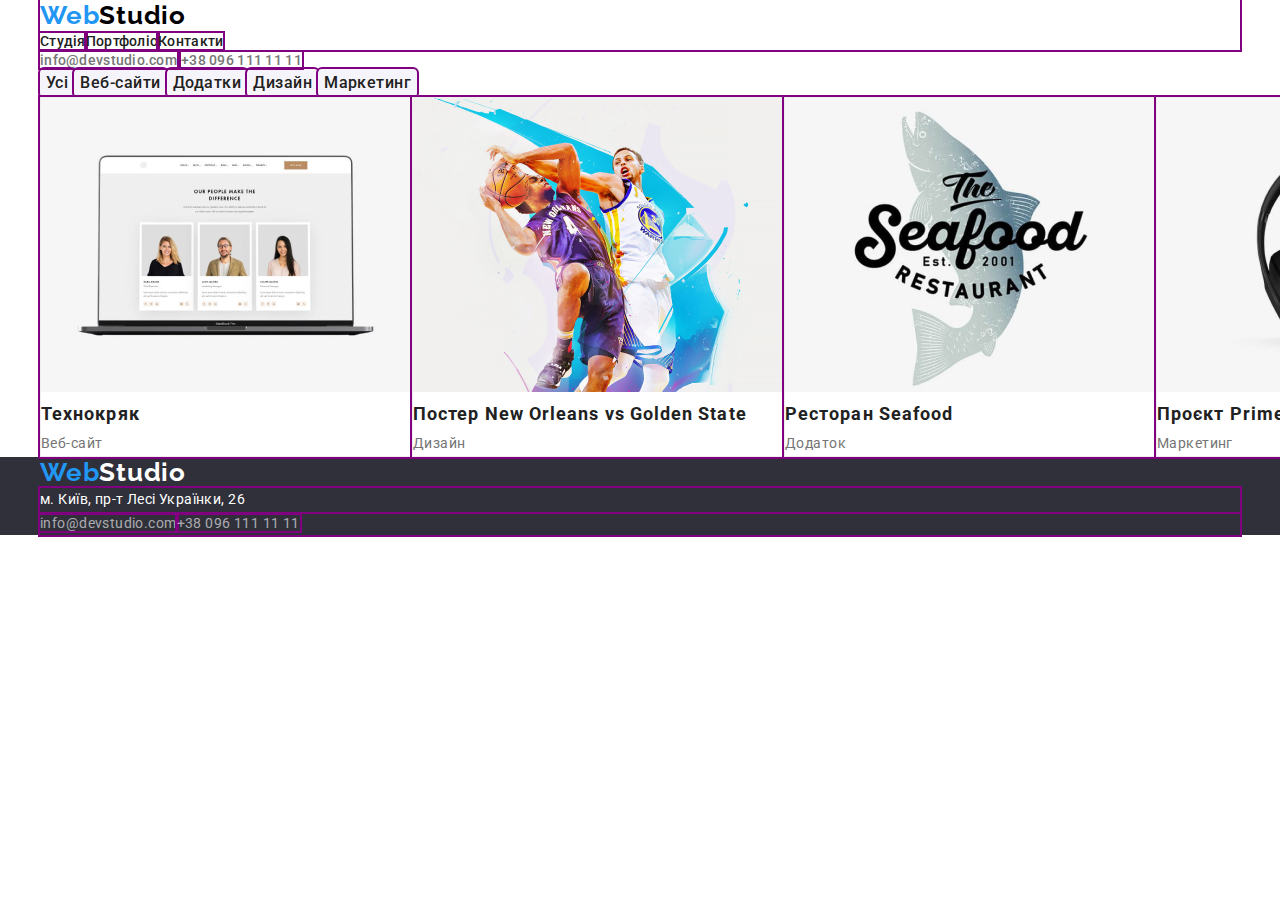
==== portfolio.html @ 0dea2e21 "Спроба створити відступи" ====
<!DOCTYPE html>
<html lang="uk">
<head>
    <meta charset="UTF-8">
    <meta http-equiv="X-UA-Compatible" content="IE=edge">
    <meta name="viewport" content="width=device-width, initial-scale=1.0">
    <link
        href="https://fonts.googleapis.com/css2?family=Raleway:wght@700&family=Roboto:wght@400;500;700;900&display=swap"
        rel="stylesheet">
    <link rel="stylesheet" href="https://cdnjs.com/libraries/modern-normalize">
    <link rel="stylesheet" href="./css/styles.css">
    <title>Document</title>
</head>

<body>
    <header class="head">
        <!--Навігація-->
        <div class="container">
            <nav class="navbar">
                <a class="logo" href="#"><span class="icon">Web</span>Studio</a>
                <ul>
                    <li><a href="./index.html" class="link nav">Студія</a></li>
                    <li><a href="./portfolio.html" class="link nav">Портфоліо</a></li>
                    <li><a href="/contacts" class="link nav">Контакти</a></li>
                </ul>
            </nav>

            <a href="mailto:info@devstudio.com" class="link head">info@devstudio.com</a>
            <a href="tel:+380961111111" class="link head">+38 096 111 11 11</a>
        </div>
    </header>

    <main>

        <div class="container">
            <h1 class="hide">Проекти</h1>

            <!--Фільтр пошуку-->
            <h2 class="hide">Фільтр</h2>
            <ul class="filter">
                <li><button type="button" class="button filter">Усі</button></li>
                <li><button type="button" class="button filter">Веб-сайти</button></li>
                <li><button type="button" class="button filter">Додатки</button></li>
                <li><button type="button" class="button filter">Дизайн</button></li>
                <li><button type="button" class="button filter">Маркетинг</button></li>
            </ul>

            <!--Проекти-->
            <h2 class="hide">Список проектів</h2>
            <ul class="porjects">
                <li class="project">
                    <a href="#">
                        <img src="./img/tech.jpg" alt="Проект 1" width="370">
                        <h3 class="project-title">Технокряк</h3>
                        <p class="description">Веб-сайт</p>
                    </a>
                </li>
                <li class="project">
                    <a href="#">
                        <img src="./img/poster.jpg" alt="Проект 2" width="370">
                        <h3 class="project-title">Постер New Orleans vs Golden State</h3>
                        <p class="description">Дизайн</p>
                    </a>
                </li>
                <li class="project">
                    <a href="#">
                        <img src="./img/restau.jpg" alt="Проект 3" width="370">
                        <h3 class="project-title">Ресторан Seafood</h3>
                        <p class="description">Додаток</p>
                    </a>
                </li>
                <li class="project">
                    <a href="#">
                        <img src="./img/prime.jpg" alt="Проект 4" width="370">
                        <h3 class="project-title">Проєкт Prime</h3>
                        <p class="description">Маркетинг</p>
                    </a>
                </li>
                <li class="project">
                    <a href="#">
                        <img src="./img/box.jpg" alt="Проект 5" width="370">
                        <h3 class="project-title">Проєкт Boxes</h3>
                        <p class="description">Додаток</p>
                    </a>
                </li>
                <li class="project">
                    <a href="#">
                        <img src="./img/inspiration.jpg" alt="Проект 6" width="370">
                        <h3 class="project-title">Inspiration has no Borders</h3>
                        <p class="description">Веб-сайт</p>
                    </a>
                </li>
                <li class="project">
                    <a href="#">
                        <img src="./img/edition.jpg" alt="Проект 7" width="370">
                        <h3 class="project-title">Видання Limited Edition</h3>
                        <p class="description">Дизайн</p>
                    </a>
                </li>
                <li class="project">
                    <a href="#">
                        <img src="./img/lab.jpg" alt="Проект 8" width="370">
                        <h3 class="project-title">Проєкт LAB</h3>
                        <p class="description">Маркетинг</p>
                    </a>
                </li>
                <li class="project">
                    <a href="#">
                        <img src="./img/gb.jpg" alt="Проект 9" width="370">
                        <h3 class="project-title">Growing Business</h3>
                        <p class="description">Додаток</p>
                    </a>
                </li>
            </ul>
        </div>
    </main>

    <footer class="bottom">
        <div class="container">
            <a class="logo second" href="#"><span class="icon">Web</span>Studio</a>

            <address class="address">
                <p class="building">м. Київ, пр-т Лесі Українки, 26</p>
                <ul>
                    <li>
                        <a href="mailto:info@devstudio.com" class="link cont">info@devstudio.com</a>
                    </li>
                    <li>
                        <a href="tel:+380961111111" class="link cont">+38 096 111 11 11</a>
                    </li>
                </ul>
            </address>
        </div>
    </footer>

</body>
</html>
---- css/styles.css ----
:root {
    --link-button-color: #2196f3;
    --main-color: #212121;
    --second-color: #ffffff;
    --dis-link-color: #757575;
    --hero-footer-bgc: #2f303a;
    --butn-team-color: #f5f4fa;
    --logo-color: #000000;
}

body {
    margin: 0;
    font-family: 'Roboto', sans-serif;
    background-color: var(--second-color);
}

a {
    text-decoration: none;
}

ul {
    list-style: none;
    margin-top: 0;
    margin-bottom: 0;
    padding: 0;
    display: flex;
}

h1,
h2,
h3,
p{
    margin-top: 0;
    margin-bottom: 0;
    padding: 0;
}

.section{
    padding: 94px 0;
    outline: 2px solid purple;
}

.container{
    width: 1200px;
    margin-left: auto;
    margin-right: auto;
}

/* хедер */
.head{
    border-bottom: 1px;
    border-color: rgba(236, 236, 236, 1);
    
}

.navbar{
    outline: 2px solid purple;
}

.icon {
    color: var(--link-button-color);
}

.logo {
    color: var(--logo-color);
    font-family: 'Raleway', sans-serif;
    font-weight: 700;
    font-size: 26px;
    line-height: 1.2;
    letter-spacing: 0.03em;
}

.link{
    outline: 2px solid purple;
}

.link.nav {
    color: var(--main-color);
    font-weight: 500;
    font-size: 14px;
    line-height: 16px;
    letter-spacing: 0.02em;
}

.link.head {
    color: var(--dis-link-color);
    font-weight: 500;
    font-size: 14px;
    line-height: 16px;
    letter-spacing: 0.02em;
}

.link:hover,
.link:focus {
    opacity: 1;
    color: var(--link-button-color);
}

/* основне */

/* герой */
.hero {
    background-color: var(--hero-footer-bgc);
}

.hero-title {
    color: var(--second-color);
    font-weight: 900;
    font-size: 44px;
    line-height: 1.4;
    text-align: center;
    letter-spacing: 0.06em;
    text-transform: uppercase;
    padding: 0 237px;
    padding-top: 106px;
    padding-bottom: 30px;
}

/* приховане */
.hide:not(:focus):not(:active) {
    clip: rect(0 0 0 0); 
    clip-path: inset(50%);
    height: 1px;
    overflow: hidden;
    position: absolute;
    white-space: nowrap; 
    width: 1px;
}

/* кнопкки */
.button {
    background-color: var(--butn-team-color);
    font-family: 'Roboto', sans-serif;
    border-color: transparent;
    cursor: pointer;
    color: var(--main-color);
    border-radius: 4px;
    outline: 2px solid purple;
}

.button.hero {
    font-weight: 700;
    font-size: 16px;
    line-height: 1.9;
    letter-spacing: 0.06em;
    margin: 0 477px;
    margin-bottom: 106px;
    padding: 10px 32px;
    box-shadow: 0px 4px 4px rgba(0, 0, 0, 0.15);
}

.button.filter {
    opacity: 1;
    border: 0;
    font-weight: 500;
    font-size: 16px;
    line-height: 1.6;
    text-align: center;
    letter-spacing: 0.03em;
}

.button:hover,
.button:focus {
    opacity: 1, 5;
    background-color: var(--link-button-color);
    color: var(--second-color);
}

/* опис */
.special-title{
    font-weight: 700;
    font-size: 14px;
    line-height: 1.14;
    letter-spacing: 0.03em;
    text-transform: uppercase;
    margin-bottom: 10px;
}

.project{
    color: var(--main-color);
    background-color: var(--second-color);
    border: 1px solid #EEEEEE;
    outline: 2px solid purple;
}

.project-title{
    color: var(--main-color);
    font-weight: 700;
    font-size: 18px;
    line-height: 2;
    letter-spacing: 0.06em;
}

.description {
    color: var(--dis-link-color);
    font-size: 14px;
    line-height: 1.7;
    letter-spacing: 0.03em;
}

/* чим ми займаємось */
.show{
    font-weight: 700;
    font-size: 36px;
    line-height: 1.16;
    text-align: center;
    letter-spacing: 0.03em;
}

/* команда */
.team {
    background-color: var(--butn-team-color);
}

.team-name{
    font-weight: 700;
    font-size: 36px;
    line-height: 0.9;
    text-align: center;
    letter-spacing: 0.03em;
}

.team-member{
    background-color: var(--second-color);
    box-shadow: 0px 1px 3px rgba(0, 0, 0, 0.12),
                0px 1px 1px rgba(0, 0, 0, 0.14), 
                0px 2px 1px rgba(0, 0, 0, 0.2);
    border-radius: 0px 0px 4px 4px;
    outline: 2px solid purple;
}

.name {
    font-weight: 500;
    font-size: 16px;
    line-height: 1.2;
    text-align: center;
    letter-spacing: 0.03em;
}

.job {
    color: var(--dis-link-color);
    font-size: 16px;
    line-height: 1.2;
    text-align: center;
    letter-spacing: 0.03em;
}

/* підвал */
.bottom {
    background-color: var(--hero-footer-bgc);
}

.logo.second {
    color: var(--second-color);
}

.address{
    font-style: normal;
    outline: 2px solid purple;
}

.building {
    color: var(--second-color);
    font-weight: 400;
    font-size: 14px;
    line-height: 1.7;
    letter-spacing: 0.03em;
    outline: 2px solid purple;
}

.cont{
    font-size: 14px;
    line-height: 1.7;
    letter-spacing: 0.03em;
    color: rgba(255, 255, 255, 0.6);
    outline: 2px solid purple;
}
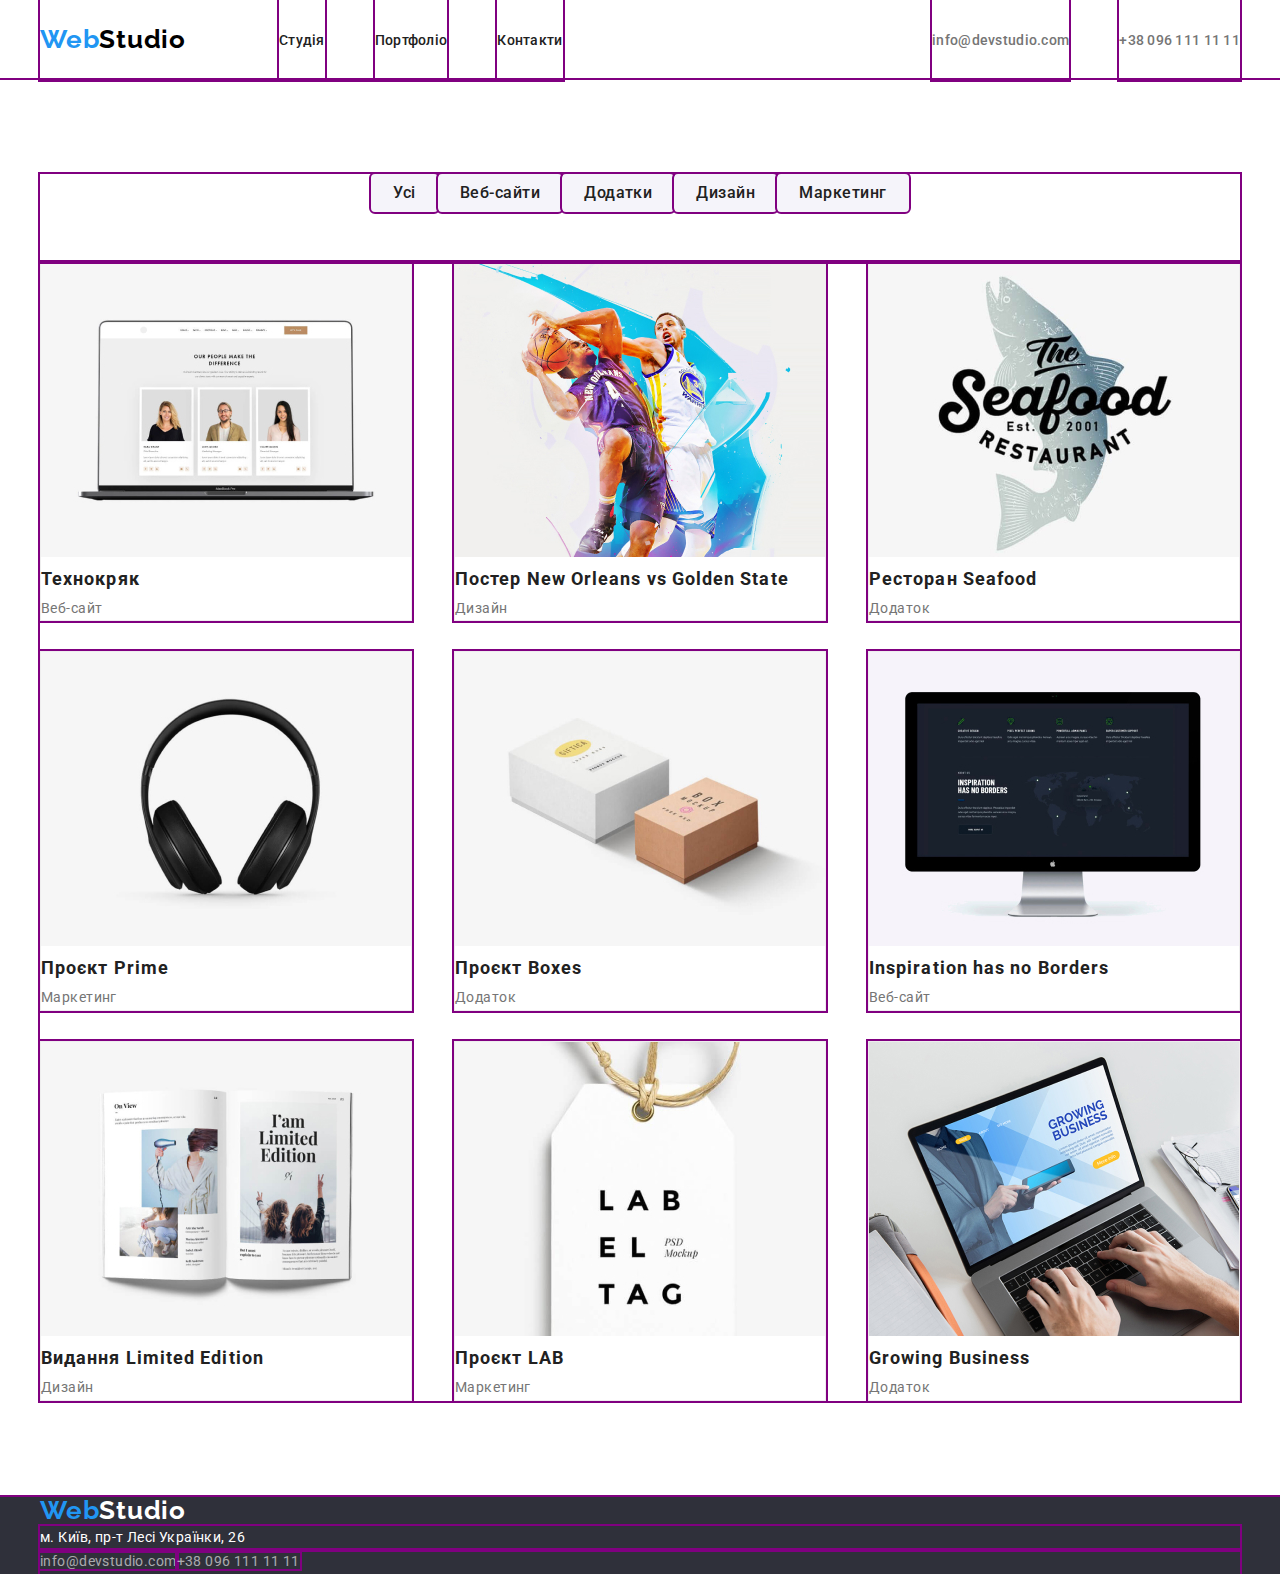
==== commit a6d0ca69: "Зробив хедер" ====
--- a/portfolio.html
+++ b/portfolio.html
@@ -15,13 +15,13 @@
 <body>
     <header class="head">
         <!--Навігація-->
-        <div class="container">
-            <nav class="navbar">
+        <div class="container flex">
+            <nav class="navbar flex">
                 <a class="logo" href="#"><span class="icon">Web</span>Studio</a>
-                <ul>
-                    <li><a href="./index.html" class="link nav">Студія</a></li>
-                    <li><a href="./portfolio.html" class="link nav">Портфоліо</a></li>
-                    <li><a href="/contacts" class="link nav">Контакти</a></li>
+                <ul class="nav-list">
+                    <li class="nav-type"><a href="./index.html" class="link nav">Студія</a></li>
+                    <li class="nav-type"><a href="./portfolio.html" class="link nav">Портфоліо</a></li>
+                    <li class="nav-type"><a href="/contacts" class="link nav">Контакти</a></li>
                 </ul>
             </nav>
 
@@ -31,88 +31,89 @@
     </header>
 
     <main>
+        <section class="section">
+            <div class="container">
+                <h1 class="hide">Проекти</h1>
 
-        <div class="container">
-            <h1 class="hide">Проекти</h1>
+                <!--Фільтр пошуку-->
+                <h2 class="hide">Фільтр</h2>
+                <ul class="filter">
+                    <li><button type="button" class="button filter">Усі</button></li>
+                    <li><button type="button" class="button filter">Веб-сайти</button></li>
+                    <li><button type="button" class="button filter">Додатки</button></li>
+                    <li><button type="button" class="button filter">Дизайн</button></li>
+                    <li><button type="button" class="button filter">Маркетинг</button></li>
+                </ul>
 
-            <!--Фільтр пошуку-->
-            <h2 class="hide">Фільтр</h2>
-            <ul class="filter">
-                <li><button type="button" class="button filter">Усі</button></li>
-                <li><button type="button" class="button filter">Веб-сайти</button></li>
-                <li><button type="button" class="button filter">Додатки</button></li>
-                <li><button type="button" class="button filter">Дизайн</button></li>
-                <li><button type="button" class="button filter">Маркетинг</button></li>
-            </ul>
-
-            <!--Проекти-->
-            <h2 class="hide">Список проектів</h2>
-            <ul class="porjects">
-                <li class="project">
-                    <a href="#">
-                        <img src="./img/tech.jpg" alt="Проект 1" width="370">
-                        <h3 class="project-title">Технокряк</h3>
-                        <p class="description">Веб-сайт</p>
-                    </a>
-                </li>
-                <li class="project">
-                    <a href="#">
-                        <img src="./img/poster.jpg" alt="Проект 2" width="370">
-                        <h3 class="project-title">Постер New Orleans vs Golden State</h3>
-                        <p class="description">Дизайн</p>
-                    </a>
-                </li>
-                <li class="project">
-                    <a href="#">
-                        <img src="./img/restau.jpg" alt="Проект 3" width="370">
-                        <h3 class="project-title">Ресторан Seafood</h3>
-                        <p class="description">Додаток</p>
-                    </a>
-                </li>
-                <li class="project">
-                    <a href="#">
-                        <img src="./img/prime.jpg" alt="Проект 4" width="370">
-                        <h3 class="project-title">Проєкт Prime</h3>
-                        <p class="description">Маркетинг</p>
-                    </a>
-                </li>
-                <li class="project">
-                    <a href="#">
-                        <img src="./img/box.jpg" alt="Проект 5" width="370">
-                        <h3 class="project-title">Проєкт Boxes</h3>
-                        <p class="description">Додаток</p>
-                    </a>
-                </li>
-                <li class="project">
-                    <a href="#">
-                        <img src="./img/inspiration.jpg" alt="Проект 6" width="370">
-                        <h3 class="project-title">Inspiration has no Borders</h3>
-                        <p class="description">Веб-сайт</p>
-                    </a>
-                </li>
-                <li class="project">
-                    <a href="#">
-                        <img src="./img/edition.jpg" alt="Проект 7" width="370">
-                        <h3 class="project-title">Видання Limited Edition</h3>
-                        <p class="description">Дизайн</p>
-                    </a>
-                </li>
-                <li class="project">
-                    <a href="#">
-                        <img src="./img/lab.jpg" alt="Проект 8" width="370">
-                        <h3 class="project-title">Проєкт LAB</h3>
-                        <p class="description">Маркетинг</p>
-                    </a>
-                </li>
-                <li class="project">
-                    <a href="#">
-                        <img src="./img/gb.jpg" alt="Проект 9" width="370">
-                        <h3 class="project-title">Growing Business</h3>
-                        <p class="description">Додаток</p>
-                    </a>
-                </li>
-            </ul>
-        </div>
+                <!--Проекти-->
+                <h2 class="hide">Список проектів</h2>
+                <ul class="projects">
+                    <li class="project">
+                        <a href="#">
+                            <img src="./img/tech.jpg" alt="Проект 1" width="370">
+                            <h3 class="project-title">Технокряк</h3>
+                            <p class="description">Веб-сайт</p>
+                        </a>
+                    </li>
+                    <li class="project">
+                        <a href="#">
+                            <img src="./img/poster.jpg" alt="Проект 2" width="370">
+                            <h3 class="project-title">Постер New Orleans vs Golden State</h3>
+                            <p class="description">Дизайн</p>
+                        </a>
+                    </li>
+                    <li class="project">
+                        <a href="#">
+                            <img src="./img/restau.jpg" alt="Проект 3" width="370">
+                            <h3 class="project-title">Ресторан Seafood</h3>
+                            <p class="description">Додаток</p>
+                        </a>
+                    </li>
+                    <li class="project">
+                        <a href="#">
+                            <img src="./img/prime.jpg" alt="Проект 4" width="370">
+                            <h3 class="project-title">Проєкт Prime</h3>
+                            <p class="description">Маркетинг</p>
+                        </a>
+                    </li>
+                    <li class="project">
+                        <a href="#">
+                            <img src="./img/box.jpg" alt="Проект 5" width="370">
+                            <h3 class="project-title">Проєкт Boxes</h3>
+                            <p class="description">Додаток</p>
+                        </a>
+                    </li>
+                    <li class="project">
+                        <a href="#">
+                            <img src="./img/inspiration.jpg" alt="Проект 6" width="370">
+                            <h3 class="project-title">Inspiration has no Borders</h3>
+                            <p class="description">Веб-сайт</p>
+                        </a>
+                    </li>
+                    <li class="project">
+                        <a href="#">
+                            <img src="./img/edition.jpg" alt="Проект 7" width="370">
+                            <h3 class="project-title">Видання Limited Edition</h3>
+                            <p class="description">Дизайн</p>
+                        </a>
+                    </li>
+                    <li class="project">
+                        <a href="#">
+                            <img src="./img/lab.jpg" alt="Проект 8" width="370">
+                            <h3 class="project-title">Проєкт LAB</h3>
+                            <p class="description">Маркетинг</p>
+                        </a>
+                    </li>
+                    <li class="project">
+                        <a href="#">
+                            <img src="./img/gb.jpg" alt="Проект 9" width="370">
+                            <h3 class="project-title">Growing Business</h3>
+                            <p class="description">Додаток</p>
+                        </a>
+                    </li>
+                </ul>
+            </div>
+        </section>
     </main>
 
     <footer class="bottom">
--- a/css/styles.css
+++ b/css/styles.css
@@ -10,6 +10,7 @@
 
 body {
     margin: 0;
+
     font-family: 'Roboto', sans-serif;
     background-color: var(--second-color);
 }
@@ -19,11 +20,13 @@
 }
 
 ul {
-    list-style: none;
     margin-top: 0;
     margin-bottom: 0;
     padding: 0;
+
+    list-style: none;
     display: flex;
+    outline: 2px solid purple;
 }
 
 h1,
@@ -40,21 +43,32 @@
     outline: 2px solid purple;
 }
 
-.container{
+.container{ 
     width: 1200px;
+    padding-left: 15px;
+    padding-right: 15px;    
     margin-left: auto;
     margin-right: auto;
+
+}
+
+.flex{
+    display: flex;
+    align-items: center;
 }
 
 /* хедер */
 .head{
     border-bottom: 1px;
     border-color: rgba(236, 236, 236, 1);
-    
 }
 
 .navbar{
     outline: 2px solid purple;
+}
+
+.nav-type:not(:last-child){
+    margin-right: 50px;
 }
 
 .icon {
@@ -70,11 +84,19 @@
     letter-spacing: 0.03em;
 }
 
+.nav-list{
+    margin-left: 93px;
+}
+
 .link{
     outline: 2px solid purple;
 }
 
 .link.nav {
+    display: block;
+    padding-bottom: 32px;
+    padding-top: 32px;
+
     color: var(--main-color);
     font-weight: 500;
     font-size: 14px;
@@ -83,11 +105,20 @@
 }
 
 .link.head {
+    display: block;
+    padding-bottom: 32px;
+    padding-top: 32px;
+
     color: var(--dis-link-color);
     font-weight: 500;
     font-size: 14px;
     line-height: 16px;
     letter-spacing: 0.02em;
+}
+
+.link.head:not(:last-child){
+    margin-right: 50px;
+    margin-left: auto;
 }
 
 .link:hover,
@@ -101,19 +132,20 @@
 /* герой */
 .hero {
     background-color: var(--hero-footer-bgc);
+    text-align: center;
 }
 
 .hero-title {
+    margin: 0 237px;
+    margin-top: 106px;
+    margin-bottom: 30px;
+
     color: var(--second-color);
     font-weight: 900;
     font-size: 44px;
     line-height: 1.4;
-    text-align: center;
     letter-spacing: 0.06em;
     text-transform: uppercase;
-    padding: 0 237px;
-    padding-top: 106px;
-    padding-bottom: 30px;
 }
 
 /* приховане */
@@ -139,17 +171,19 @@
 }
 
 .button.hero {
+    margin-bottom: 106px;
+    padding: 10px 32px;
+
     font-weight: 700;
     font-size: 16px;
     line-height: 1.9;
     letter-spacing: 0.06em;
-    margin: 0 477px;
-    margin-bottom: 106px;
-    padding: 10px 32px;
     box-shadow: 0px 4px 4px rgba(0, 0, 0, 0.15);
 }
 
 .button.filter {
+    padding: 6px 22px;
+
     opacity: 1;
     border: 0;
     font-weight: 500;
@@ -166,23 +200,51 @@
     color: var(--second-color);
 }
 
+/* Фільтр */
+.filter{
+    padding-bottom: 50px;
+
+    justify-content: center;
+}
+
 /* опис */
+.special-type + .special-type{
+    margin-left: 30px;
+}
+
 .special-title{
+    margin-bottom: 10px;
+
     font-weight: 700;
     font-size: 14px;
     line-height: 1.14;
     letter-spacing: 0.03em;
     text-transform: uppercase;
-    margin-bottom: 10px;
+}
+
+.projects{
+    flex-wrap: wrap;
+    justify-content: space-between;
 }
 
 .project{
+    /* margin-right: 30px; */
+    margin-bottom: 30px;
+
     color: var(--main-color);
     background-color: var(--second-color);
     border: 1px solid #EEEEEE;
     outline: 2px solid purple;
 }
 
+.project:nth-last-child(-n+3){
+    margin-bottom: 0;
+}
+
+/* .project:nth-child(3n){
+    margin-right: 0;
+} */
+
 .project-title{
     color: var(--main-color);
     font-weight: 700;
@@ -200,12 +262,22 @@
 
 /* чим ми займаємось */
 .show{
+    margin-bottom: 50px;
+
     font-weight: 700;
     font-size: 36px;
     line-height: 1.16;
     text-align: center;
     letter-spacing: 0.03em;
 }
+
+.show-list{
+    justify-content: space-between;
+}
+
+/* .pic:not(:last-child){
+    margin-right: 30px;
+} */
 
 /* команда */
 .team {
@@ -213,12 +285,18 @@
 }
 
 .team-name{
+    margin-bottom: 50px;
+
     font-weight: 700;
     font-size: 36px;
     line-height: 0.9;
     text-align: center;
     letter-spacing: 0.03em;
 }
+
+/* .team-list{
+    justify-content: space-between;
+} */
 
 .team-member{
     background-color: var(--second-color);
@@ -229,6 +307,10 @@
     outline: 2px solid purple;
 }
 
+.team-member+.team-member{
+    margin-left: 30px;
+}
+
 .name {
     font-weight: 500;
     font-size: 16px;
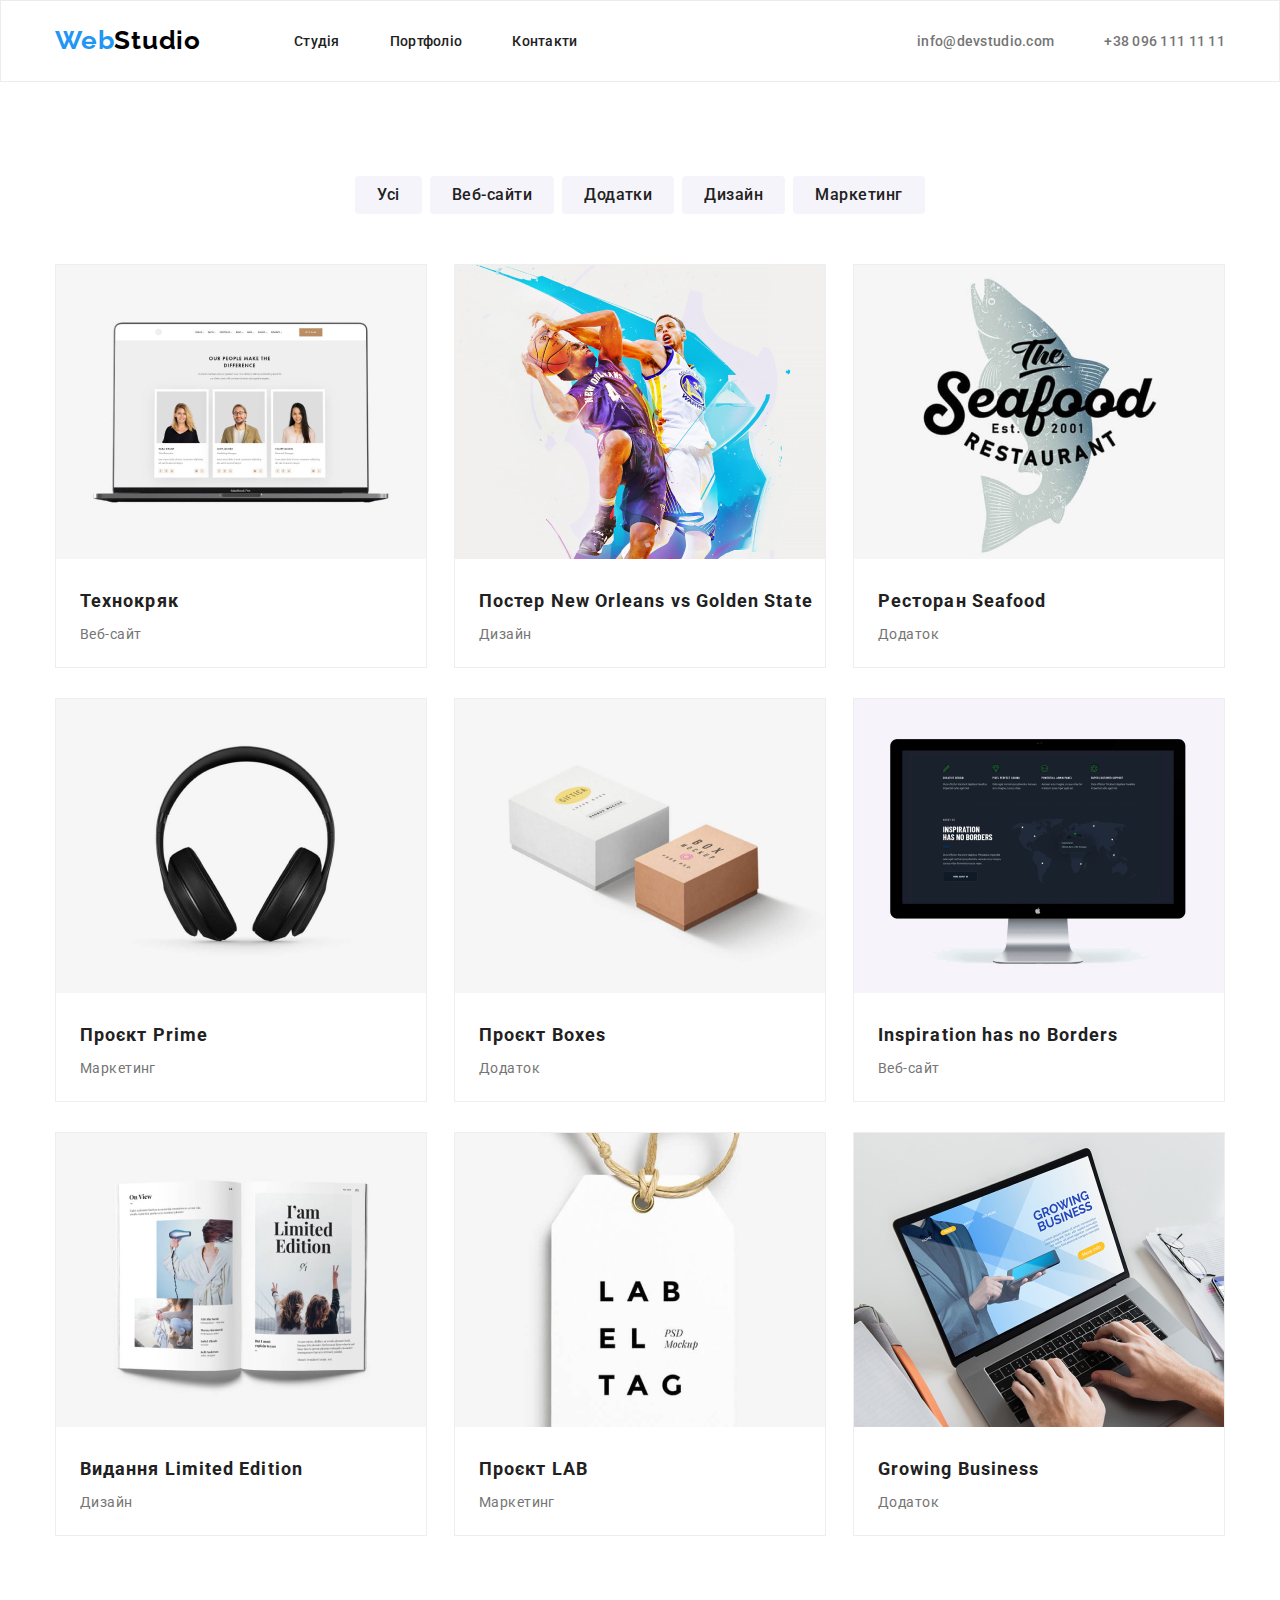
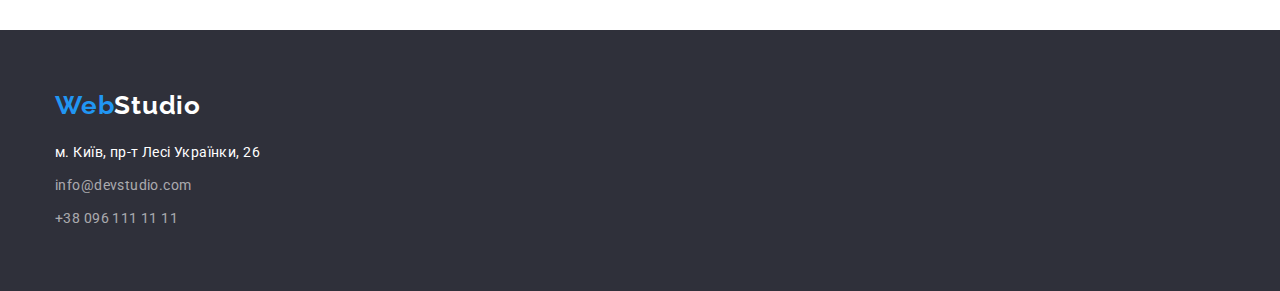
==== commit 1baf8f9a: "Майже закінчив" ====
--- a/portfolio.html
+++ b/portfolio.html
@@ -7,7 +7,8 @@
     <link
         href="https://fonts.googleapis.com/css2?family=Raleway:wght@700&family=Roboto:wght@400;500;700;900&display=swap"
         rel="stylesheet">
-    <link rel="stylesheet" href="https://cdnjs.com/libraries/modern-normalize">
+    <link rel="stylesheet"
+        href="https://cdnjs.cloudflare.com/ajax/libs/modern-normalize/1.1.0/modern-normalize.min.css">
     <link rel="stylesheet" href="./css/styles.css">
     <title>Document</title>
 </head>
@@ -38,11 +39,11 @@
                 <!--Фільтр пошуку-->
                 <h2 class="hide">Фільтр</h2>
                 <ul class="filter">
-                    <li><button type="button" class="button filter">Усі</button></li>
-                    <li><button type="button" class="button filter">Веб-сайти</button></li>
-                    <li><button type="button" class="button filter">Додатки</button></li>
-                    <li><button type="button" class="button filter">Дизайн</button></li>
-                    <li><button type="button" class="button filter">Маркетинг</button></li>
+                    <li class="filter-type"><button type="button" class="button filter">Усі</button></li>
+                    <li class="filter-type"><button type="button" class="button filter">Веб-сайти</button></li>
+                    <li class="filter-type"><button type="button" class="button filter">Додатки</button></li>
+                    <li class="filter-type"><button type="button" class="button filter">Дизайн</button></li>
+                    <li class="filter-type"><button type="button" class="button filter">Маркетинг</button></li>
                 </ul>
 
                 <!--Проекти-->
@@ -50,63 +51,63 @@
                 <ul class="projects">
                     <li class="project">
                         <a href="#">
-                            <img src="./img/tech.jpg" alt="Проект 1" width="370">
+                            <img class="project-img" src="./img/tech.jpg" alt="Проект 1" width="370">
                             <h3 class="project-title">Технокряк</h3>
                             <p class="description">Веб-сайт</p>
                         </a>
                     </li>
                     <li class="project">
                         <a href="#">
-                            <img src="./img/poster.jpg" alt="Проект 2" width="370">
+                            <img class="project-img" src="./img/poster.jpg" alt="Проект 2" width="370">
                             <h3 class="project-title">Постер New Orleans vs Golden State</h3>
                             <p class="description">Дизайн</p>
                         </a>
                     </li>
                     <li class="project">
                         <a href="#">
-                            <img src="./img/restau.jpg" alt="Проект 3" width="370">
+                            <img class="project-img" src="./img/restau.jpg" alt="Проект 3" width="370">
                             <h3 class="project-title">Ресторан Seafood</h3>
                             <p class="description">Додаток</p>
                         </a>
                     </li>
                     <li class="project">
                         <a href="#">
-                            <img src="./img/prime.jpg" alt="Проект 4" width="370">
+                            <img class="project-img" src="./img/prime.jpg" alt="Проект 4" width="370">
                             <h3 class="project-title">Проєкт Prime</h3>
                             <p class="description">Маркетинг</p>
                         </a>
                     </li>
                     <li class="project">
                         <a href="#">
-                            <img src="./img/box.jpg" alt="Проект 5" width="370">
+                            <img class="project-img" src="./img/box.jpg" alt="Проект 5" width="370">
                             <h3 class="project-title">Проєкт Boxes</h3>
                             <p class="description">Додаток</p>
                         </a>
                     </li>
                     <li class="project">
                         <a href="#">
-                            <img src="./img/inspiration.jpg" alt="Проект 6" width="370">
+                            <img class="project-img" src="./img/inspiration.jpg" alt="Проект 6" width="370">
                             <h3 class="project-title">Inspiration has no Borders</h3>
                             <p class="description">Веб-сайт</p>
                         </a>
                     </li>
                     <li class="project">
                         <a href="#">
-                            <img src="./img/edition.jpg" alt="Проект 7" width="370">
+                            <img class="project-img" src="./img/edition.jpg" alt="Проект 7" width="370">
                             <h3 class="project-title">Видання Limited Edition</h3>
                             <p class="description">Дизайн</p>
                         </a>
                     </li>
                     <li class="project">
                         <a href="#">
-                            <img src="./img/lab.jpg" alt="Проект 8" width="370">
+                            <img class="project-img" src="./img/lab.jpg" alt="Проект 8" width="370">
                             <h3 class="project-title">Проєкт LAB</h3>
                             <p class="description">Маркетинг</p>
                         </a>
                     </li>
                     <li class="project">
                         <a href="#">
-                            <img src="./img/gb.jpg" alt="Проект 9" width="370">
+                            <img class="project-img" src="./img/gb.jpg" alt="Проект 9" width="370">
                             <h3 class="project-title">Growing Business</h3>
                             <p class="description">Додаток</p>
                         </a>
@@ -121,17 +122,20 @@
             <a class="logo second" href="#"><span class="icon">Web</span>Studio</a>
 
             <address class="address">
-                <p class="building">м. Київ, пр-т Лесі Українки, 26</p>
-                <ul>
-                    <li>
+                <ul class="address-list">
+                    <li class="address-type">
+                        <p class="building">м. Київ, пр-т Лесі Українки, 26</p>
+                    </li>
+                    <li class="address-type">
                         <a href="mailto:info@devstudio.com" class="link cont">info@devstudio.com</a>
                     </li>
-                    <li>
+                    <li class="address-type">
                         <a href="tel:+380961111111" class="link cont">+38 096 111 11 11</a>
                     </li>
                 </ul>
             </address>
         </div>
+
     </footer>
 
 </body>
--- a/css/styles.css
+++ b/css/styles.css
@@ -26,7 +26,6 @@
 
     list-style: none;
     display: flex;
-    outline: 2px solid purple;
 }
 
 h1,
@@ -40,7 +39,6 @@
 
 .section{
     padding: 94px 0;
-    outline: 2px solid purple;
 }
 
 .container{ 
@@ -57,14 +55,9 @@
     align-items: center;
 }
 
-/* хедер */
+/* header */
 .head{
-    border-bottom: 1px;
-    border-color: rgba(236, 236, 236, 1);
-}
-
-.navbar{
-    outline: 2px solid purple;
+    border: 1px solid #ECECEC;
 }
 
 .nav-type:not(:last-child){
@@ -88,9 +81,7 @@
     margin-left: 93px;
 }
 
-.link{
-    outline: 2px solid purple;
-}
+/* link */
 
 .link.nav {
     display: block;
@@ -114,6 +105,7 @@
     font-size: 14px;
     line-height: 16px;
     letter-spacing: 0.02em;
+    border: 0;
 }
 
 .link.head:not(:last-child){
@@ -127,9 +119,9 @@
     color: var(--link-button-color);
 }
 
-/* основне */
-
-/* герой */
+/* main */
+
+/* hero */
 .hero {
     background-color: var(--hero-footer-bgc);
     text-align: center;
@@ -148,7 +140,7 @@
     text-transform: uppercase;
 }
 
-/* приховане */
+/* hide */
 .hide:not(:focus):not(:active) {
     clip: rect(0 0 0 0); 
     clip-path: inset(50%);
@@ -159,7 +151,7 @@
     width: 1px;
 }
 
-/* кнопкки */
+/* button */
 .button {
     background-color: var(--butn-team-color);
     font-family: 'Roboto', sans-serif;
@@ -167,7 +159,6 @@
     cursor: pointer;
     color: var(--main-color);
     border-radius: 4px;
-    outline: 2px solid purple;
 }
 
 .button.hero {
@@ -200,14 +191,18 @@
     color: var(--second-color);
 }
 
-/* Фільтр */
+/* filter */
 .filter{
     padding-bottom: 50px;
 
     justify-content: center;
 }
 
-/* опис */
+.filter-type+.filter-type{
+    margin-left: 8px;
+}
+
+/* special */
 .special-type + .special-type{
     margin-left: 30px;
 }
@@ -222,6 +217,7 @@
     text-transform: uppercase;
 }
 
+/* project */
 .projects{
     flex-wrap: wrap;
     justify-content: space-between;
@@ -234,7 +230,6 @@
     color: var(--main-color);
     background-color: var(--second-color);
     border: 1px solid #EEEEEE;
-    outline: 2px solid purple;
 }
 
 .project:nth-last-child(-n+3){
@@ -245,7 +240,16 @@
     margin-right: 0;
 } */
 
+.project-img{
+    margin-bottom: 20px;
+
+    border:0;
+}
+
 .project-title{
+    margin-bottom: 4px;
+    margin-left: 24px;
+
     color: var(--main-color);
     font-weight: 700;
     font-size: 18px;
@@ -253,6 +257,12 @@
     letter-spacing: 0.06em;
 }
 
+/* description */
+.project .description{
+    margin-bottom: 20px;
+    margin-left: 24px;
+}
+
 .description {
     color: var(--dis-link-color);
     font-size: 14px;
@@ -279,7 +289,7 @@
     margin-right: 30px;
 } */
 
-/* команда */
+/* team */
 .team {
     background-color: var(--butn-team-color);
 }
@@ -304,14 +314,19 @@
                 0px 1px 1px rgba(0, 0, 0, 0.14), 
                 0px 2px 1px rgba(0, 0, 0, 0.2);
     border-radius: 0px 0px 4px 4px;
-    outline: 2px solid purple;
 }
 
 .team-member+.team-member{
     margin-left: 30px;
 }
 
+.team-foto{
+    margin-bottom: 30px;
+}
+
 .name {
+    margin-bottom: 10px;
+
     font-weight: 500;
     font-size: 16px;
     line-height: 1.2;
@@ -320,6 +335,8 @@
 }
 
 .job {
+    margin-bottom: 30px;
+
     color: var(--dis-link-color);
     font-size: 16px;
     line-height: 1.2;
@@ -327,18 +344,19 @@
     letter-spacing: 0.03em;
 }
 
-/* підвал */
+/* footer */
 .bottom {
     background-color: var(--hero-footer-bgc);
 }
 
 .logo.second {
+    display: block;
+    padding-top: 60px;
     color: var(--second-color);
 }
 
 .address{
     font-style: normal;
-    outline: 2px solid purple;
 }
 
 .building {
@@ -347,7 +365,16 @@
     font-size: 14px;
     line-height: 1.7;
     letter-spacing: 0.03em;
-    outline: 2px solid purple;
+}
+
+.address-list{
+    margin-top: 20px;
+    padding-bottom: 60px;
+    display:block;
+}
+
+.address-type+.address-type{
+    margin-top: 9px;
 }
 
 .cont{
@@ -355,5 +382,4 @@
     line-height: 1.7;
     letter-spacing: 0.03em;
     color: rgba(255, 255, 255, 0.6);
-    outline: 2px solid purple;
 }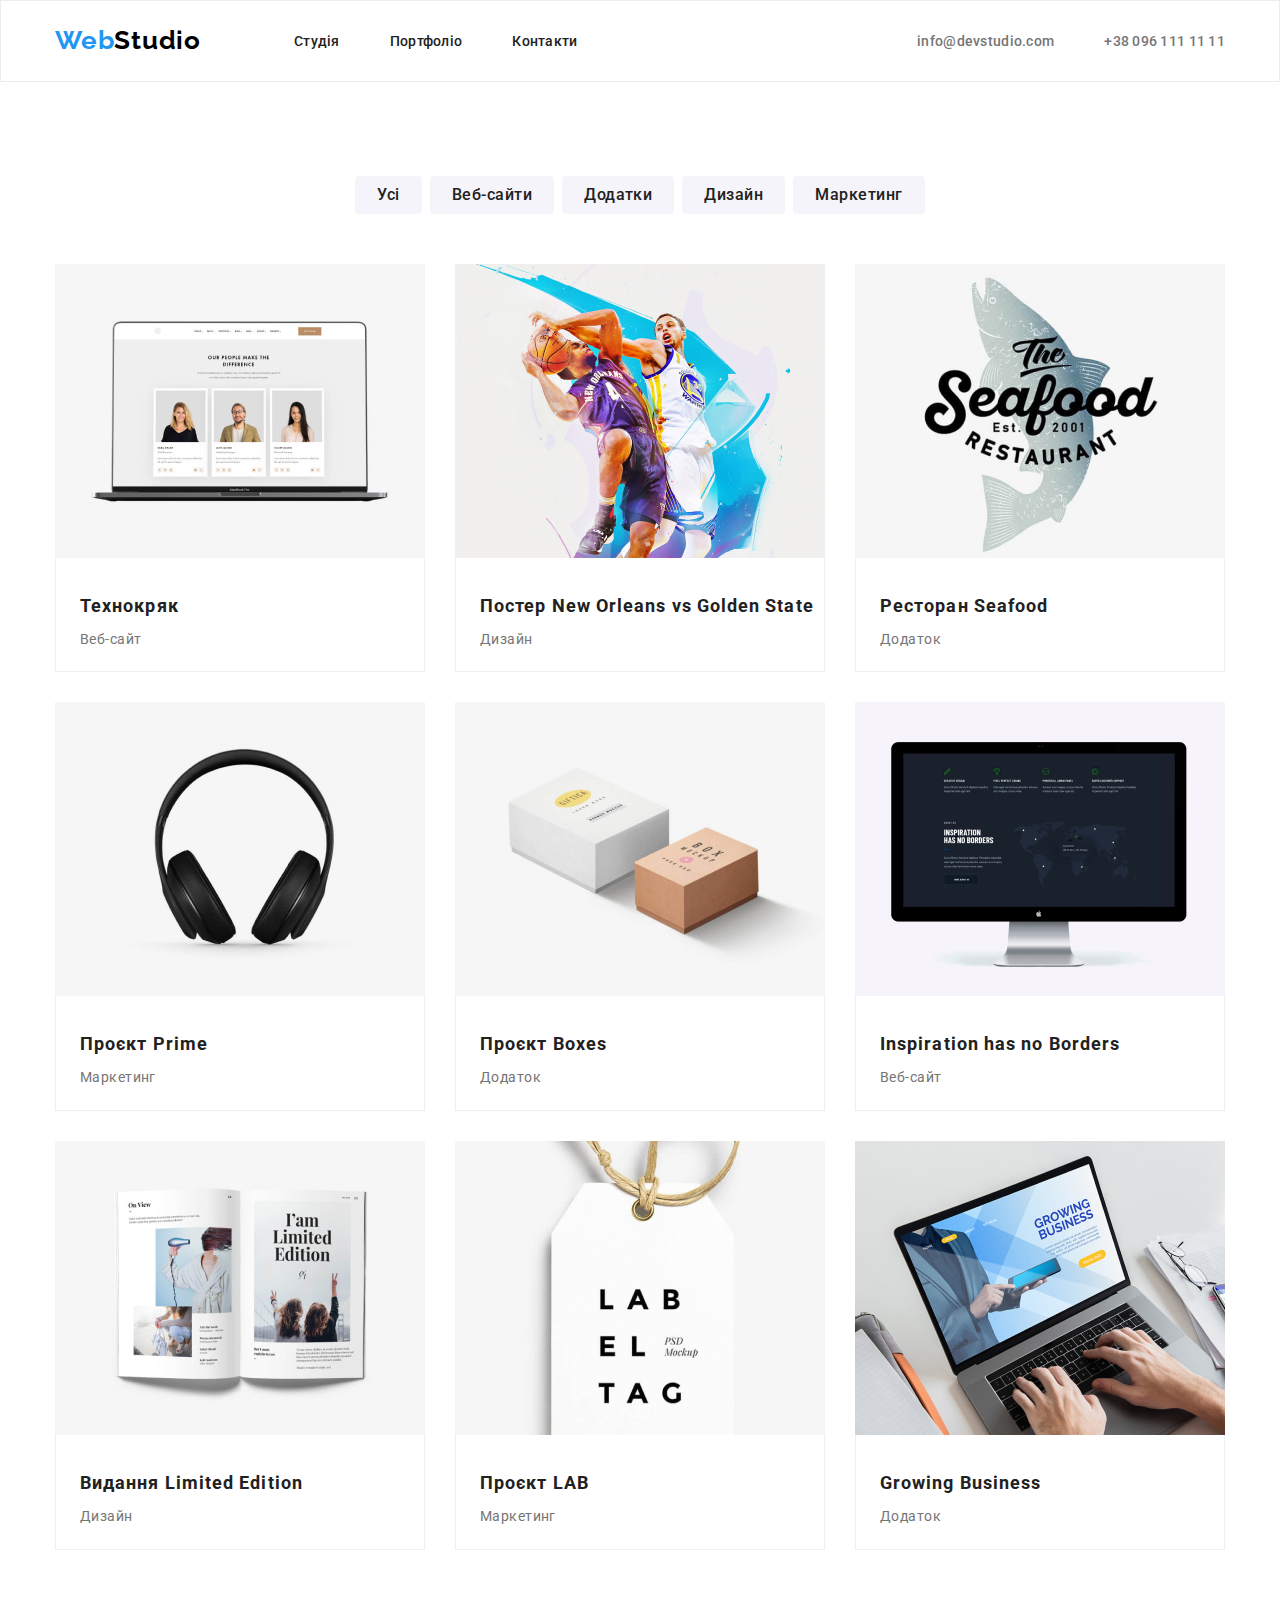
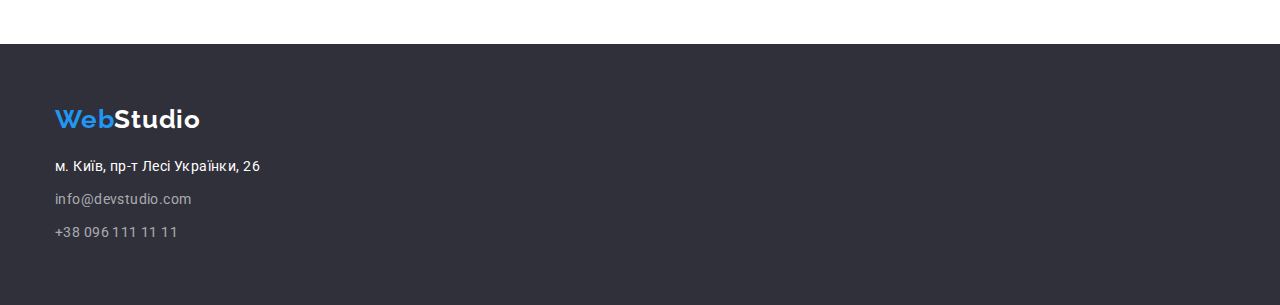
==== commit 268db662: "Спроба 1" ====
--- a/portfolio.html
+++ b/portfolio.html
@@ -52,64 +52,118 @@
                     <li class="project">
                         <a href="#">
                             <img class="project-img" src="./img/tech.jpg" alt="Проект 1" width="370">
-                            <h3 class="project-title">Технокряк</h3>
-                            <p class="description">Веб-сайт</p>
+                            <ul class="notes">
+                                <li>
+                                    <h3 class="project-title">Технокряк</h3>
+                                </li>
+                                <li>
+                                    <p class="description">Веб-сайт</p>
+                                </li>
+                            </ul>
                         </a>
                     </li>
                     <li class="project">
                         <a href="#">
                             <img class="project-img" src="./img/poster.jpg" alt="Проект 2" width="370">
-                            <h3 class="project-title">Постер New Orleans vs Golden State</h3>
-                            <p class="description">Дизайн</p>
+                            <ul class="notes">
+                                <li>
+                                    <h3 class="project-title">Постер New Orleans vs Golden State</h3>
+                                </li>
+                                <li>
+                                    <p class="description">Дизайн</p>
+                                </li>
+                            </ul>
                         </a>
                     </li>
                     <li class="project">
                         <a href="#">
                             <img class="project-img" src="./img/restau.jpg" alt="Проект 3" width="370">
-                            <h3 class="project-title">Ресторан Seafood</h3>
-                            <p class="description">Додаток</p>
+                            <ul class="notes">
+                                <li>
+                                    <h3 class="project-title">Ресторан Seafood</h3>
+                                </li>
+                                <li>
+                                    <p class="description">Додаток</p>
+                                </li>
+                            </ul>
                         </a>
                     </li>
                     <li class="project">
                         <a href="#">
                             <img class="project-img" src="./img/prime.jpg" alt="Проект 4" width="370">
-                            <h3 class="project-title">Проєкт Prime</h3>
-                            <p class="description">Маркетинг</p>
+                            <ul class="notes">
+                                <li>
+                                    <h3 class="project-title">Проєкт Prime</h3>
+                                </li>
+                                <li>
+                                    <p class="description">Маркетинг</p>
+                                </li>
+                            </ul>
                         </a>
                     </li>
                     <li class="project">
                         <a href="#">
                             <img class="project-img" src="./img/box.jpg" alt="Проект 5" width="370">
-                            <h3 class="project-title">Проєкт Boxes</h3>
-                            <p class="description">Додаток</p>
+                            <ul class="notes">
+                                <li>
+                                    <h3 class="project-title">Проєкт Boxes</h3>
+                                </li>
+                                <li>
+                                    <p class="description">Додаток</p>
+                                </li>
+                            </ul>
                         </a>
                     </li>
                     <li class="project">
                         <a href="#">
                             <img class="project-img" src="./img/inspiration.jpg" alt="Проект 6" width="370">
-                            <h3 class="project-title">Inspiration has no Borders</h3>
-                            <p class="description">Веб-сайт</p>
+                            <ul class="notes">
+                                <li>
+                                    <h3 class="project-title">Inspiration has no Borders</h3>
+                                </li>
+                                <li>
+                                    <p class="description">Веб-сайт</p>
+                                </li>
+                            </ul>
                         </a>
                     </li>
                     <li class="project">
                         <a href="#">
                             <img class="project-img" src="./img/edition.jpg" alt="Проект 7" width="370">
-                            <h3 class="project-title">Видання Limited Edition</h3>
-                            <p class="description">Дизайн</p>
+                            <ul class="notes">
+                                <li>
+                                    <h3 class="project-title">Видання Limited Edition</h3>
+                                </li>
+                                <li>
+                                    <p class="description">Дизайн</p>
+                                </li>
+                            </ul>
                         </a>
                     </li>
                     <li class="project">
                         <a href="#">
                             <img class="project-img" src="./img/lab.jpg" alt="Проект 8" width="370">
-                            <h3 class="project-title">Проєкт LAB</h3>
-                            <p class="description">Маркетинг</p>
+                            <ul class="notes">
+                                <li>
+                                    <h3 class="project-title">Проєкт LAB</h3>
+                                </li>
+                                <li>
+                                    <p class="description">Маркетинг</p>
+                                </li>
+                            </ul>
                         </a>
                     </li>
                     <li class="project">
                         <a href="#">
                             <img class="project-img" src="./img/gb.jpg" alt="Проект 9" width="370">
-                            <h3 class="project-title">Growing Business</h3>
-                            <p class="description">Додаток</p>
+                            <ul class="notes">
+                                <li>
+                                    <h3 class="project-title">Growing Business</h3>
+                                </li>
+                                <li>
+                                    <p class="description">Додаток</p>
+                                </li>
+                            </ul>
                         </a>
                     </li>
                 </ul>
--- a/css/styles.css
+++ b/css/styles.css
@@ -229,7 +229,7 @@
 
     color: var(--main-color);
     background-color: var(--second-color);
-    border: 1px solid #EEEEEE;
+    /* border: 1px solid #EEEEEE; */
 }
 
 .project:nth-last-child(-n+3){
@@ -241,9 +241,19 @@
 } */
 
 .project-img{
-    margin-bottom: 20px;
-
-    border:0;
+    /* margin-bottom: 20px; */
+    display: block;
+}
+
+.notes{
+    display: block;
+    /* outline: 2px solid purple; */
+    padding-bottom: 20px;
+    padding-top: 30px;
+    
+    border-bottom: 1px solid #EEEEEE;
+    border-left: 1px solid #EEEEEE;
+    border-right: 1px solid #EEEEEE;
 }
 
 .project-title{
@@ -255,12 +265,16 @@
     font-size: 18px;
     line-height: 2;
     letter-spacing: 0.06em;
+    
+    /* outline: 2px solid purple; */
 }
 
 /* description */
 .project .description{
-    margin-bottom: 20px;
+    /* margin-bottom: 20px; */
     margin-left: 24px;
+    
+    /* outline: 2px solid purple; */
 }
 
 .description {
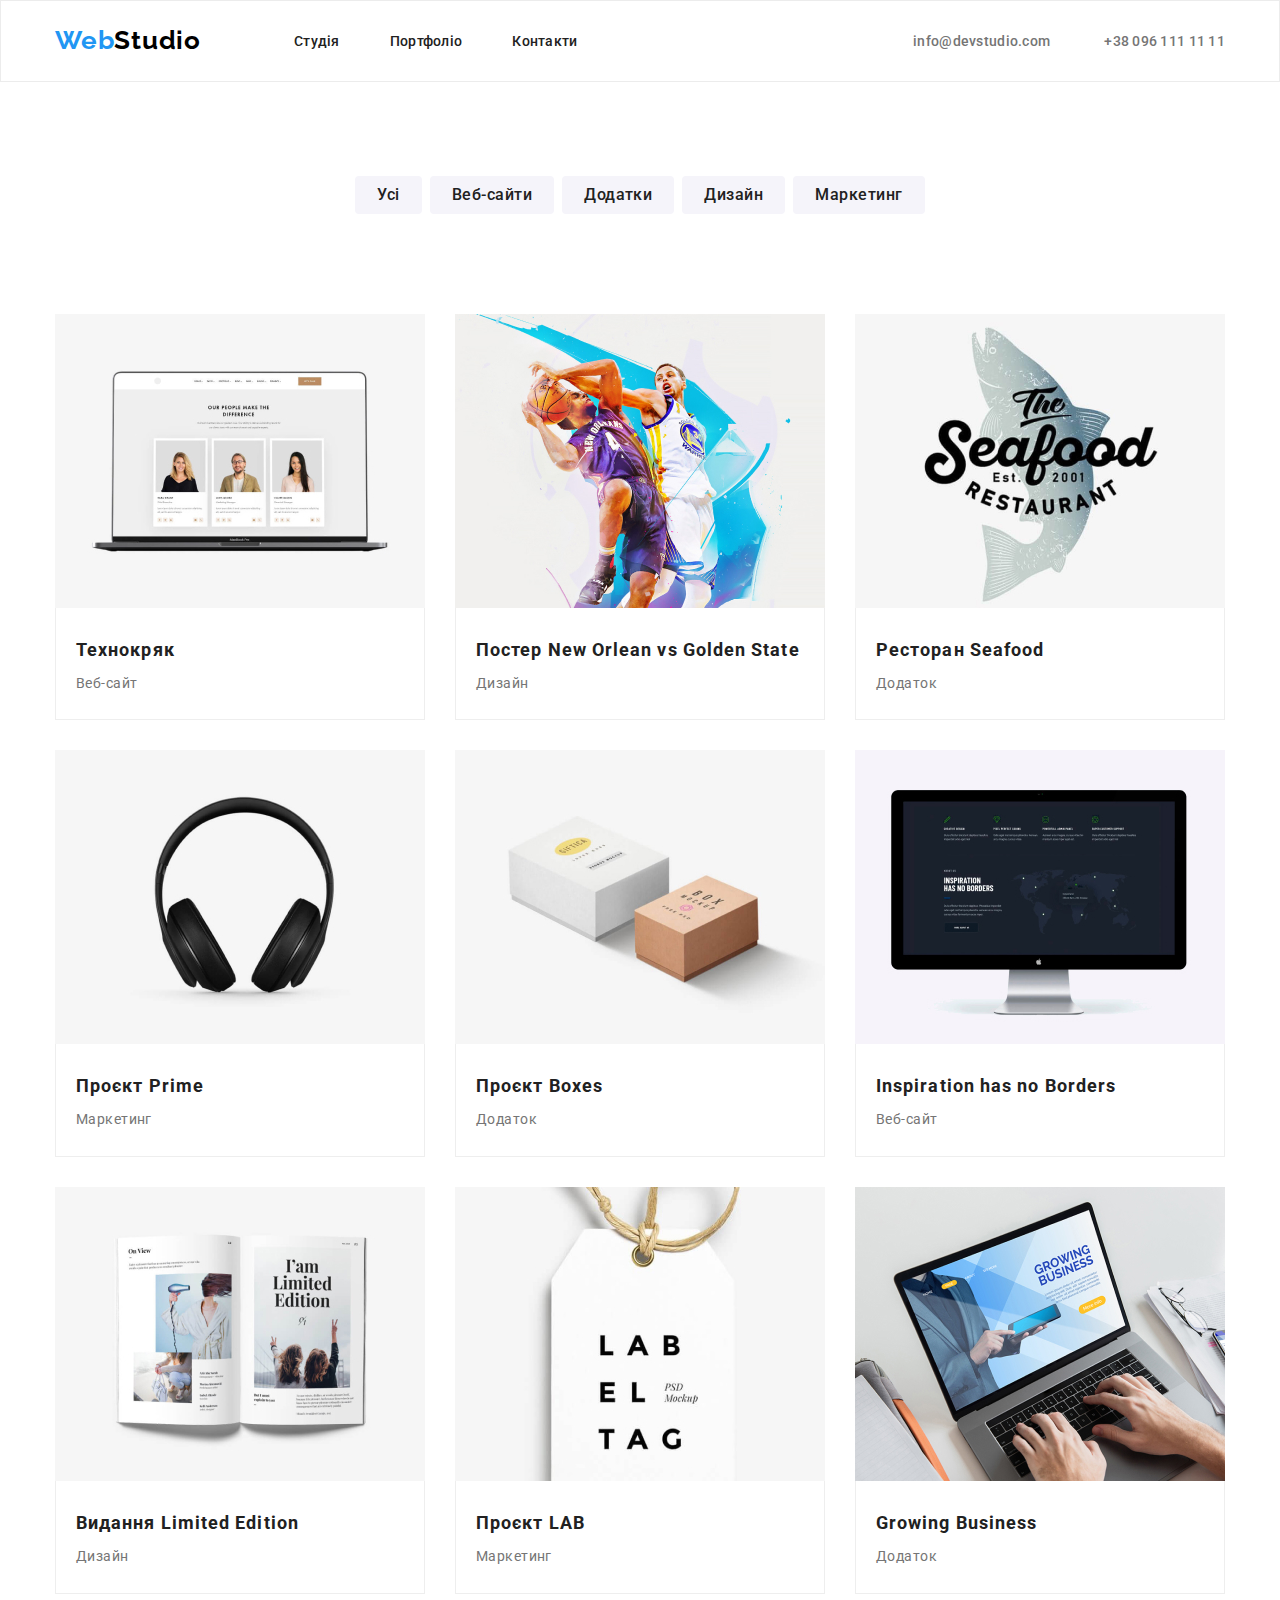
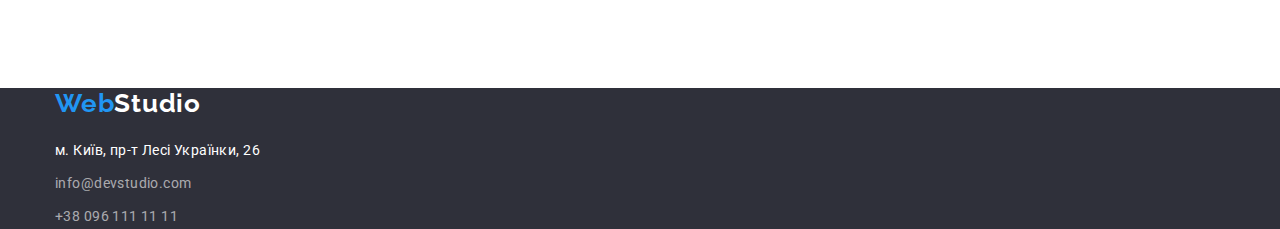
==== commit 4e2337cb: "." ====
--- a/portfolio.html
+++ b/portfolio.html
@@ -26,8 +26,10 @@
                 </ul>
             </nav>
 
-            <a href="mailto:info@devstudio.com" class="link head">info@devstudio.com</a>
-            <a href="tel:+380961111111" class="link head">+38 096 111 11 11</a>
+            <div class="nav-links">
+                <a href="mailto:info@devstudio.com" class="link head">info@devstudio.com</a>
+                <a href="tel:+380961111111" class="link head">+38 096 111 11 11</a>
+            </div>
         </div>
     </header>
 
@@ -52,118 +54,90 @@
                     <li class="project">
                         <a href="#">
                             <img class="project-img" src="./img/tech.jpg" alt="Проект 1" width="370">
-                            <ul class="notes">
-                                <li>
-                                    <h3 class="project-title">Технокряк</h3>
-                                </li>
-                                <li>
-                                    <p class="description">Веб-сайт</p>
-                                </li>
-                            </ul>
+                            <div class="notes">
+                                <h3 class="project-title">Технокряк</h3>
+                                <p class="description">Веб-сайт</p>
+                            </div>
                         </a>
                     </li>
+
                     <li class="project">
                         <a href="#">
                             <img class="project-img" src="./img/poster.jpg" alt="Проект 2" width="370">
-                            <ul class="notes">
-                                <li>
-                                    <h3 class="project-title">Постер New Orleans vs Golden State</h3>
-                                </li>
-                                <li>
-                                    <p class="description">Дизайн</p>
-                                </li>
-                            </ul>
+                            <div class="notes">
+                                <h3 class="project-title">Постер New Orlean vs Golden State</h3>
+                                <p class="description">Дизайн</p>
+                            </div>
                         </a>
                     </li>
+
                     <li class="project">
                         <a href="#">
                             <img class="project-img" src="./img/restau.jpg" alt="Проект 3" width="370">
-                            <ul class="notes">
-                                <li>
-                                    <h3 class="project-title">Ресторан Seafood</h3>
-                                </li>
-                                <li>
-                                    <p class="description">Додаток</p>
-                                </li>
-                            </ul>
+                            <div class="notes">
+                                <h3 class="project-title">Ресторан Seafood</h3>
+                                <p class="description">Додаток</p>
+                            </div>
                         </a>
                     </li>
+
                     <li class="project">
                         <a href="#">
                             <img class="project-img" src="./img/prime.jpg" alt="Проект 4" width="370">
-                            <ul class="notes">
-                                <li>
-                                    <h3 class="project-title">Проєкт Prime</h3>
-                                </li>
-                                <li>
-                                    <p class="description">Маркетинг</p>
-                                </li>
-                            </ul>
+                            <div class="notes">
+                                <h3 class="project-title">Проєкт Prime</h3>
+                                <p class="description">Маркетинг</p>
+                            </div>
                         </a>
                     </li>
+
                     <li class="project">
                         <a href="#">
                             <img class="project-img" src="./img/box.jpg" alt="Проект 5" width="370">
-                            <ul class="notes">
-                                <li>
-                                    <h3 class="project-title">Проєкт Boxes</h3>
-                                </li>
-                                <li>
-                                    <p class="description">Додаток</p>
-                                </li>
-                            </ul>
+                            <div class="notes">
+                                <h3 class="project-title">Проєкт Boxes</h3>
+                                <p class="description">Додаток</p>
+                            </div>
                         </a>
                     </li>
+
                     <li class="project">
                         <a href="#">
                             <img class="project-img" src="./img/inspiration.jpg" alt="Проект 6" width="370">
-                            <ul class="notes">
-                                <li>
-                                    <h3 class="project-title">Inspiration has no Borders</h3>
-                                </li>
-                                <li>
-                                    <p class="description">Веб-сайт</p>
-                                </li>
-                            </ul>
+                            <div class="notes">
+                                <h3 class="project-title">Inspiration has no Borders</h3>
+                                <p class="description">Веб-сайт</p>
+                            </div>
                         </a>
                     </li>
+
                     <li class="project">
                         <a href="#">
                             <img class="project-img" src="./img/edition.jpg" alt="Проект 7" width="370">
-                            <ul class="notes">
-                                <li>
-                                    <h3 class="project-title">Видання Limited Edition</h3>
-                                </li>
-                                <li>
-                                    <p class="description">Дизайн</p>
-                                </li>
-                            </ul>
+                            <div class="notes">
+                                <h3 class="project-title">Видання Limited Edition</h3>
+                                <p class="description">Дизайн</p>
+                            </div>
                         </a>
                     </li>
+
                     <li class="project">
                         <a href="#">
                             <img class="project-img" src="./img/lab.jpg" alt="Проект 8" width="370">
-                            <ul class="notes">
-                                <li>
-                                    <h3 class="project-title">Проєкт LAB</h3>
-                                </li>
-                                <li>
-                                    <p class="description">Маркетинг</p>
-                                </li>
-                            </ul>
+                            <div class="notes">
+                                <h3 class="project-title">Проєкт LAB</h3>
+                                <p class="description">Маркетинг</p>
+                            </div>
                         </a>
                     </li>
+
                     <li class="project">
                         <a href="#">
                             <img class="project-img" src="./img/gb.jpg" alt="Проект 9" width="370">
-                            <ul class="notes">
-                                <li>
-                                    <h3 class="project-title">Growing Business</h3>
-                                </li>
-                                <li>
-                                    <p class="description">Додаток</p>
-                                </li>
-                            </ul>
+                            <div class="notes">
+                                <h3 class="project-title">Growing Business</h3>
+                                <p class="description">Додаток</p>
+                            </div>
                         </a>
                     </li>
                 </ul>
@@ -180,9 +154,11 @@
                     <li class="address-type">
                         <p class="building">м. Київ, пр-т Лесі Українки, 26</p>
                     </li>
+
                     <li class="address-type">
                         <a href="mailto:info@devstudio.com" class="link cont">info@devstudio.com</a>
                     </li>
+
                     <li class="address-type">
                         <a href="tel:+380961111111" class="link cont">+38 096 111 11 11</a>
                     </li>
--- a/css/styles.css
+++ b/css/styles.css
@@ -37,6 +37,10 @@
     padding: 0;
 }
 
+img{
+    display: block;
+}
+
 .section{
     padding: 94px 0;
 }
@@ -81,6 +85,12 @@
     margin-left: 93px;
 }
 
+.nav-links{
+    margin-left: auto;
+    
+    display: block;
+}
+
 /* link */
 
 .link.nav {
@@ -96,10 +106,8 @@
 }
 
 .link.head {
-    display: block;
     padding-bottom: 32px;
     padding-top: 32px;
-
     color: var(--dis-link-color);
     font-weight: 500;
     font-size: 14px;
@@ -110,7 +118,6 @@
 
 .link.head:not(:last-child){
     margin-right: 50px;
-    margin-left: auto;
 }
 
 .link:hover,
@@ -123,6 +130,9 @@
 
 /* hero */
 .hero {
+    padding-bottom: 200px;
+    padding-top: 200px;
+
     background-color: var(--hero-footer-bgc);
     text-align: center;
 }
@@ -138,6 +148,7 @@
     line-height: 1.4;
     letter-spacing: 0.06em;
     text-transform: uppercase;
+    /* width: 696px; */
 }
 
 /* hide */
@@ -193,7 +204,7 @@
 
 /* filter */
 .filter{
-    padding-bottom: 50px;
+    margin-bottom: 50px;
 
     justify-content: center;
 }
@@ -203,6 +214,10 @@
 }
 
 /* special */
+.section.speci{
+    padding-bottom: 0;
+}
+
 .special-type + .special-type{
     margin-left: 30px;
 }
@@ -215,17 +230,24 @@
     line-height: 1.14;
     letter-spacing: 0.03em;
     text-transform: uppercase;
+}
+
+.description.spec{
+    width: 270px;
 }
 
 /* project */
 .projects{
     flex-wrap: wrap;
-    justify-content: space-between;
+    /* margin-left: -30px;
+    margin-top: -30px;
+    width: 1170px; */
 }
 
 .project{
-    /* margin-right: 30px; */
+    margin-right: 30px;
     margin-bottom: 30px;
+    /* flex-basis: calc(100% - 30px / 3); */
 
     color: var(--main-color);
     background-color: var(--second-color);
@@ -236,20 +258,17 @@
     margin-bottom: 0;
 }
 
-/* .project:nth-child(3n){
+.project:nth-child(3n){
     margin-right: 0;
-} */
-
-.project-img{
+}
+
+/* .project-img{
     /* margin-bottom: 20px; */
-    display: block;
-}
+
 
 .notes{
-    display: block;
     /* outline: 2px solid purple; */
-    padding-bottom: 20px;
-    padding-top: 30px;
+    padding: 24px 20px;
     
     border-bottom: 1px solid #EEEEEE;
     border-left: 1px solid #EEEEEE;
@@ -258,7 +277,7 @@
 
 .project-title{
     margin-bottom: 4px;
-    margin-left: 24px;
+    /* margin-left: 24px; */
 
     color: var(--main-color);
     font-weight: 700;
@@ -270,12 +289,12 @@
 }
 
 /* description */
-.project .description{
+/* .project .description{
     /* margin-bottom: 20px; */
-    margin-left: 24px;
+    /* margin-left: 24px; */
     
     /* outline: 2px solid purple; */
-}
+
 
 .description {
     color: var(--dis-link-color);
@@ -338,6 +357,10 @@
     margin-bottom: 30px;
 }
 
+.team-note{
+    padding-bottom: 30px;
+}
+
 .name {
     margin-bottom: 10px;
 
@@ -349,7 +372,6 @@
 }
 
 .job {
-    margin-bottom: 30px;
 
     color: var(--dis-link-color);
     font-size: 16px;
@@ -363,9 +385,13 @@
     background-color: var(--hero-footer-bgc);
 }
 
+.footer{
+    padding-bottom: 60px;
+    padding-top: 60px;
+}
+
 .logo.second {
     display: block;
-    padding-top: 60px;
     color: var(--second-color);
 }
 
@@ -383,7 +409,6 @@
 
 .address-list{
     margin-top: 20px;
-    padding-bottom: 60px;
     display:block;
 }
 
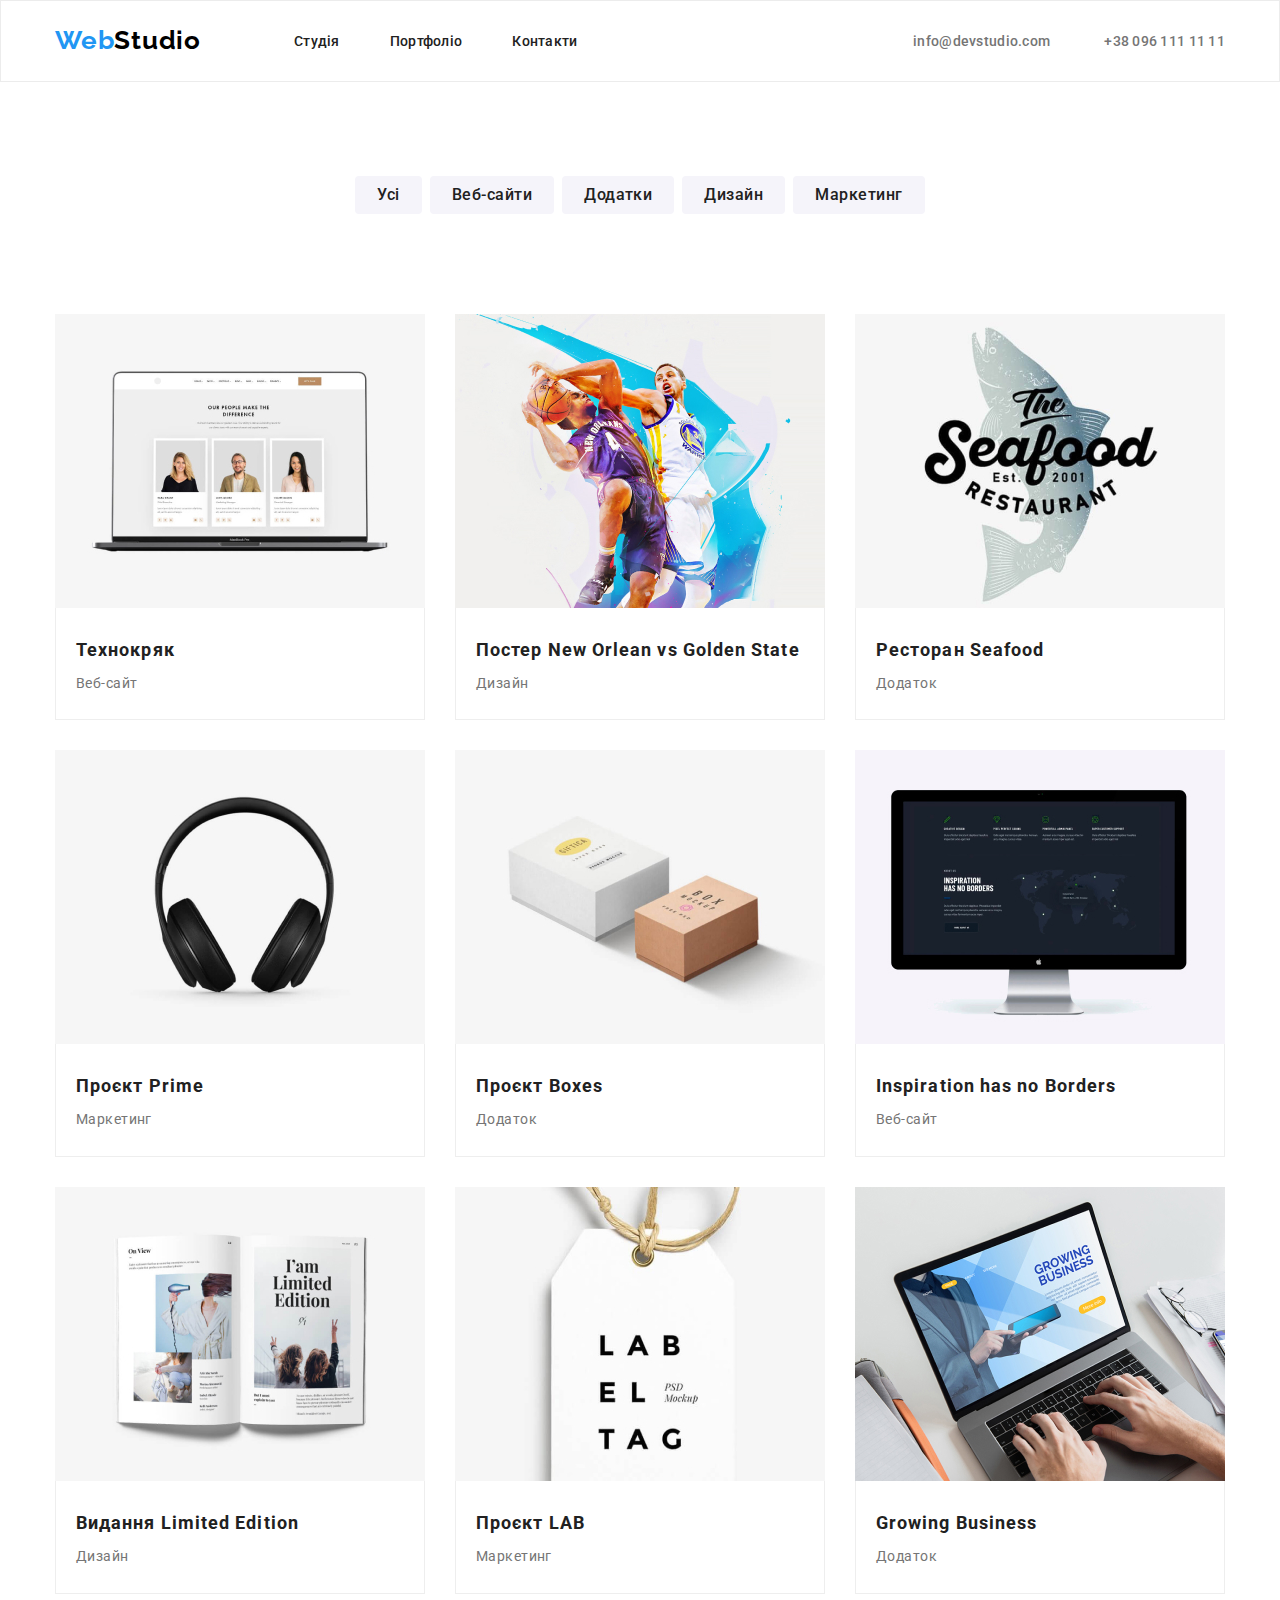
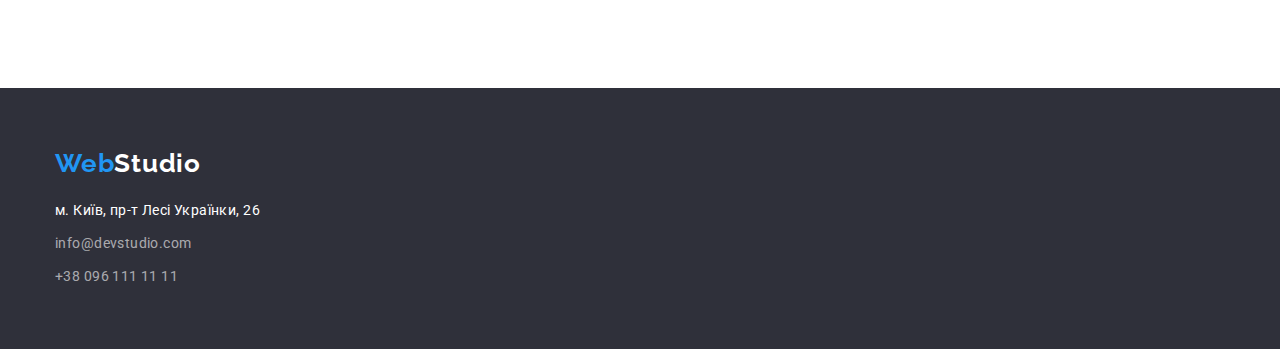
==== commit 51d1082e: "Виправив" ====
--- a/portfolio.html
+++ b/portfolio.html
@@ -146,7 +146,7 @@
     </main>
 
     <footer class="bottom">
-        <div class="container">
+        <div class="container footer">
             <a class="logo second" href="#"><span class="icon">Web</span>Studio</a>
 
             <address class="address">
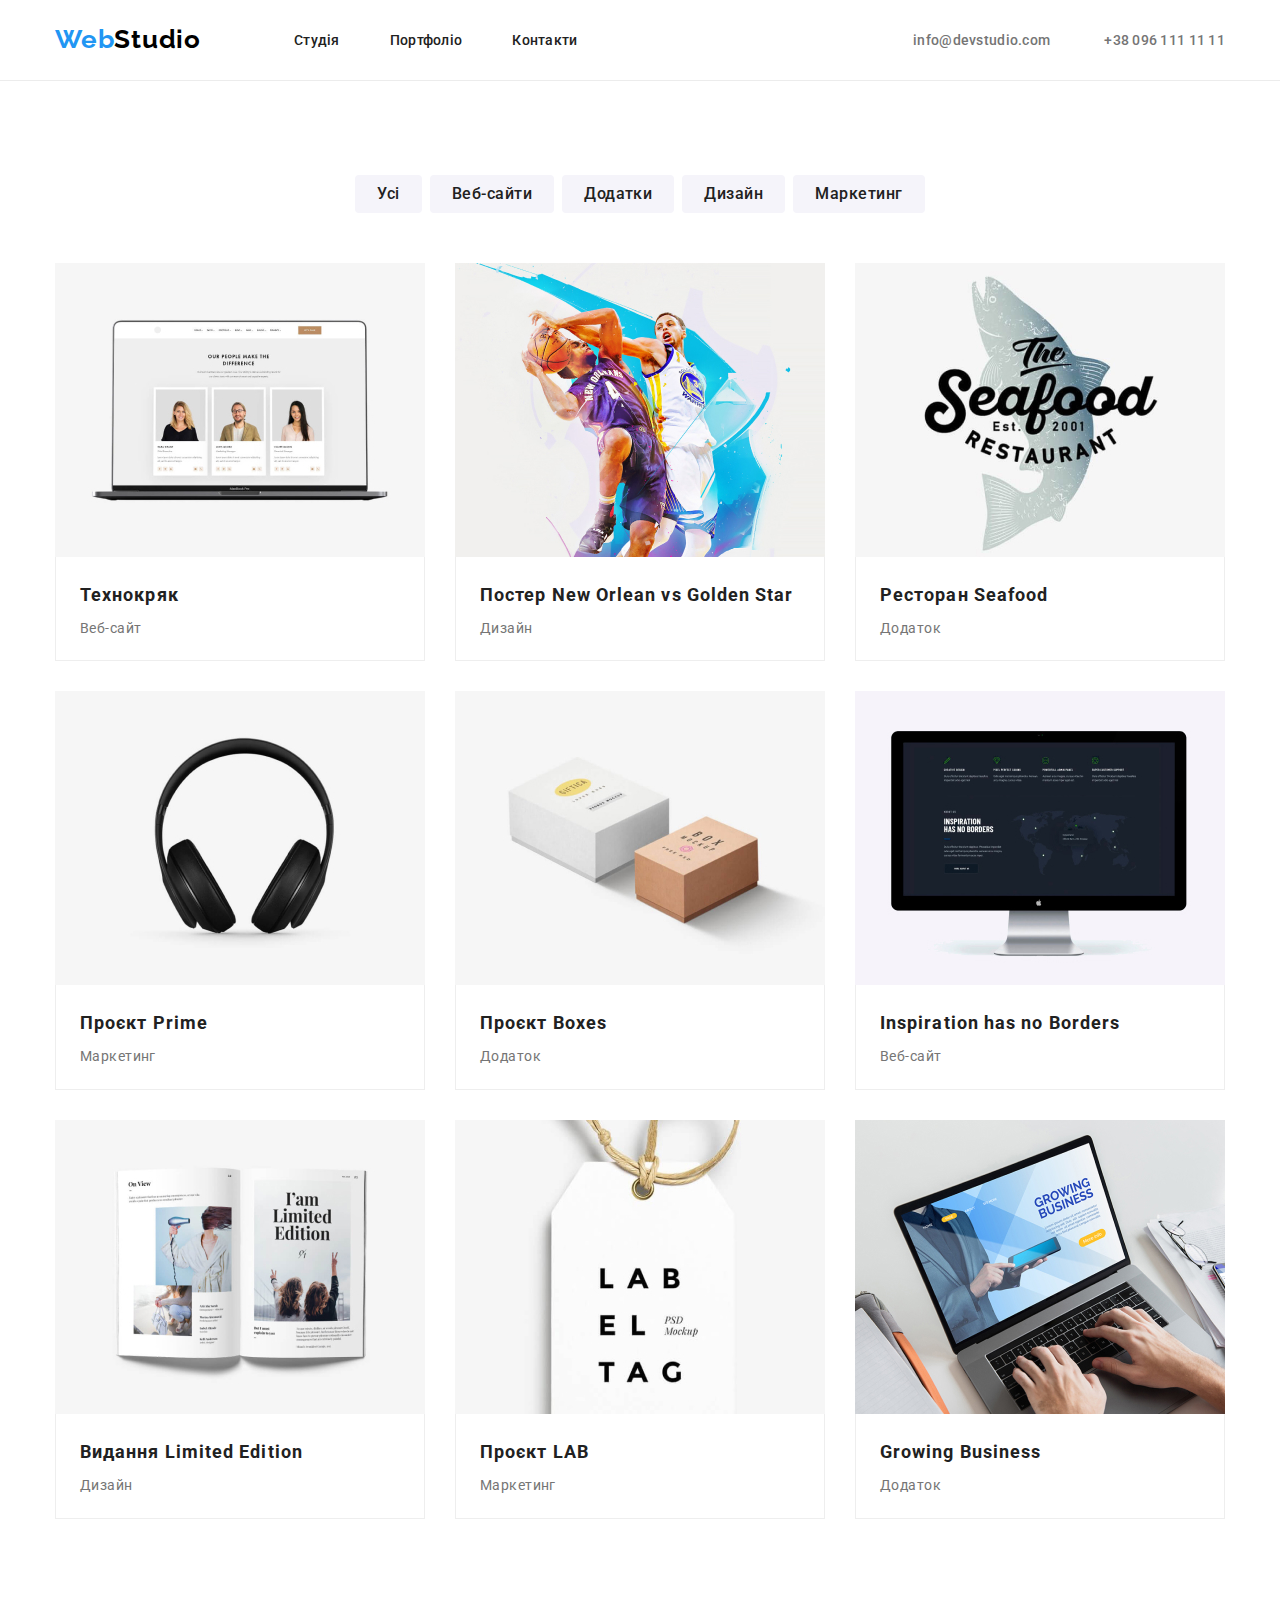
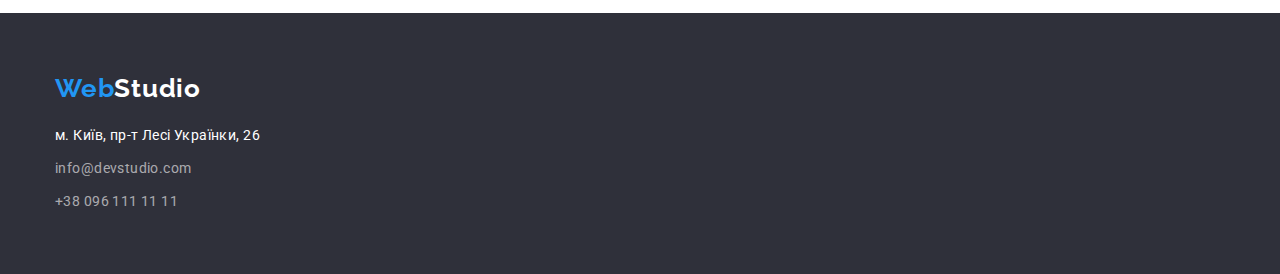
==== commit ce7ae4eb: "." ====
--- a/portfolio.html
+++ b/portfolio.html
@@ -40,12 +40,12 @@
 
                 <!--Фільтр пошуку-->
                 <h2 class="hide">Фільтр</h2>
-                <ul class="filter">
-                    <li class="filter-type"><button type="button" class="button filter">Усі</button></li>
-                    <li class="filter-type"><button type="button" class="button filter">Веб-сайти</button></li>
-                    <li class="filter-type"><button type="button" class="button filter">Додатки</button></li>
-                    <li class="filter-type"><button type="button" class="button filter">Дизайн</button></li>
-                    <li class="filter-type"><button type="button" class="button filter">Маркетинг</button></li>
+                <ul class="filter-list">
+                    <li class="filter-type"><button type="button" class="button filter-btn">Усі</button></li>
+                    <li class="filter-type"><button type="button" class="button filter-btn">Веб-сайти</button></li>
+                    <li class="filter-type"><button type="button" class="button filter-btn">Додатки</button></li>
+                    <li class="filter-type"><button type="button" class="button filter-btn">Дизайн</button></li>
+                    <li class="filter-type"><button type="button" class="button filter-btn">Маркетинг</button></li>
                 </ul>
 
                 <!--Проекти-->
@@ -65,7 +65,7 @@
                         <a href="#">
                             <img class="project-img" src="./img/poster.jpg" alt="Проект 2" width="370">
                             <div class="notes">
-                                <h3 class="project-title">Постер New Orlean vs Golden State</h3>
+                                <h3 class="project-title">Постер New Orlean vs Golden Star</h3>
                                 <p class="description">Дизайн</p>
                             </div>
                         </a>
@@ -146,7 +146,7 @@
     </main>
 
     <footer class="bottom">
-        <div class="container footer">
+        <div class="container">
             <a class="logo second" href="#"><span class="icon">Web</span>Studio</a>
 
             <address class="address">
--- a/css/styles.css
+++ b/css/styles.css
@@ -61,7 +61,7 @@
 
 /* header */
 .head{
-    border: 1px solid #ECECEC;
+    border-bottom: 1px solid #ECECEC;
 }
 
 .nav-type:not(:last-child){
@@ -139,7 +139,6 @@
 
 .hero-title {
     margin: 0 237px;
-    margin-top: 106px;
     margin-bottom: 30px;
 
     color: var(--second-color);
@@ -173,7 +172,6 @@
 }
 
 .button.hero {
-    margin-bottom: 106px;
     padding: 10px 32px;
 
     font-weight: 700;
@@ -183,7 +181,7 @@
     box-shadow: 0px 4px 4px rgba(0, 0, 0, 0.15);
 }
 
-.button.filter {
+.filter-btn {
     padding: 6px 22px;
 
     opacity: 1;
@@ -203,7 +201,7 @@
 }
 
 /* filter */
-.filter{
+.filter-list{
     margin-bottom: 50px;
 
     justify-content: center;
@@ -268,7 +266,7 @@
 
 .notes{
     /* outline: 2px solid purple; */
-    padding: 24px 20px;
+    padding: 20px 24px;
     
     border-bottom: 1px solid #EEEEEE;
     border-left: 1px solid #EEEEEE;
@@ -382,12 +380,10 @@
 
 /* footer */
 .bottom {
-    background-color: var(--hero-footer-bgc);
-}
-
-.footer{
     padding-bottom: 60px;
     padding-top: 60px;
+
+    background-color: var(--hero-footer-bgc);
 }
 
 .logo.second {
